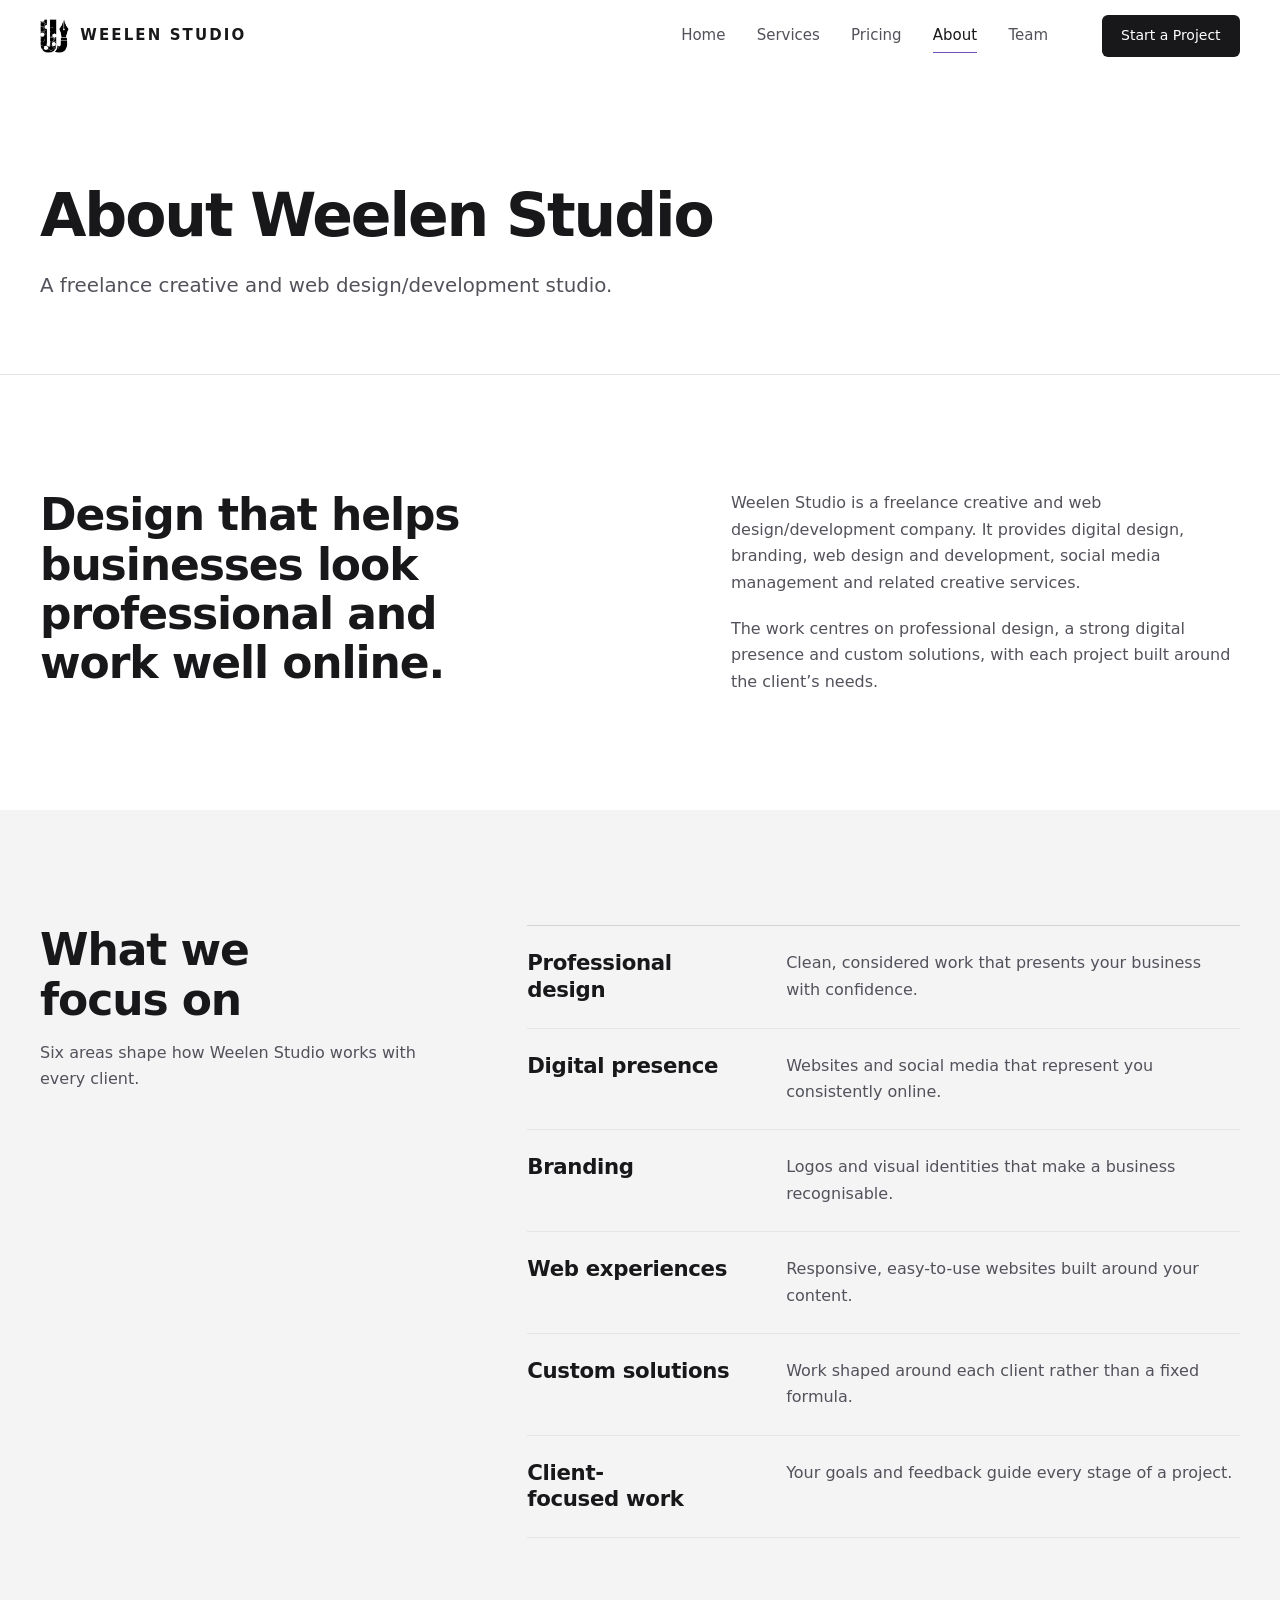
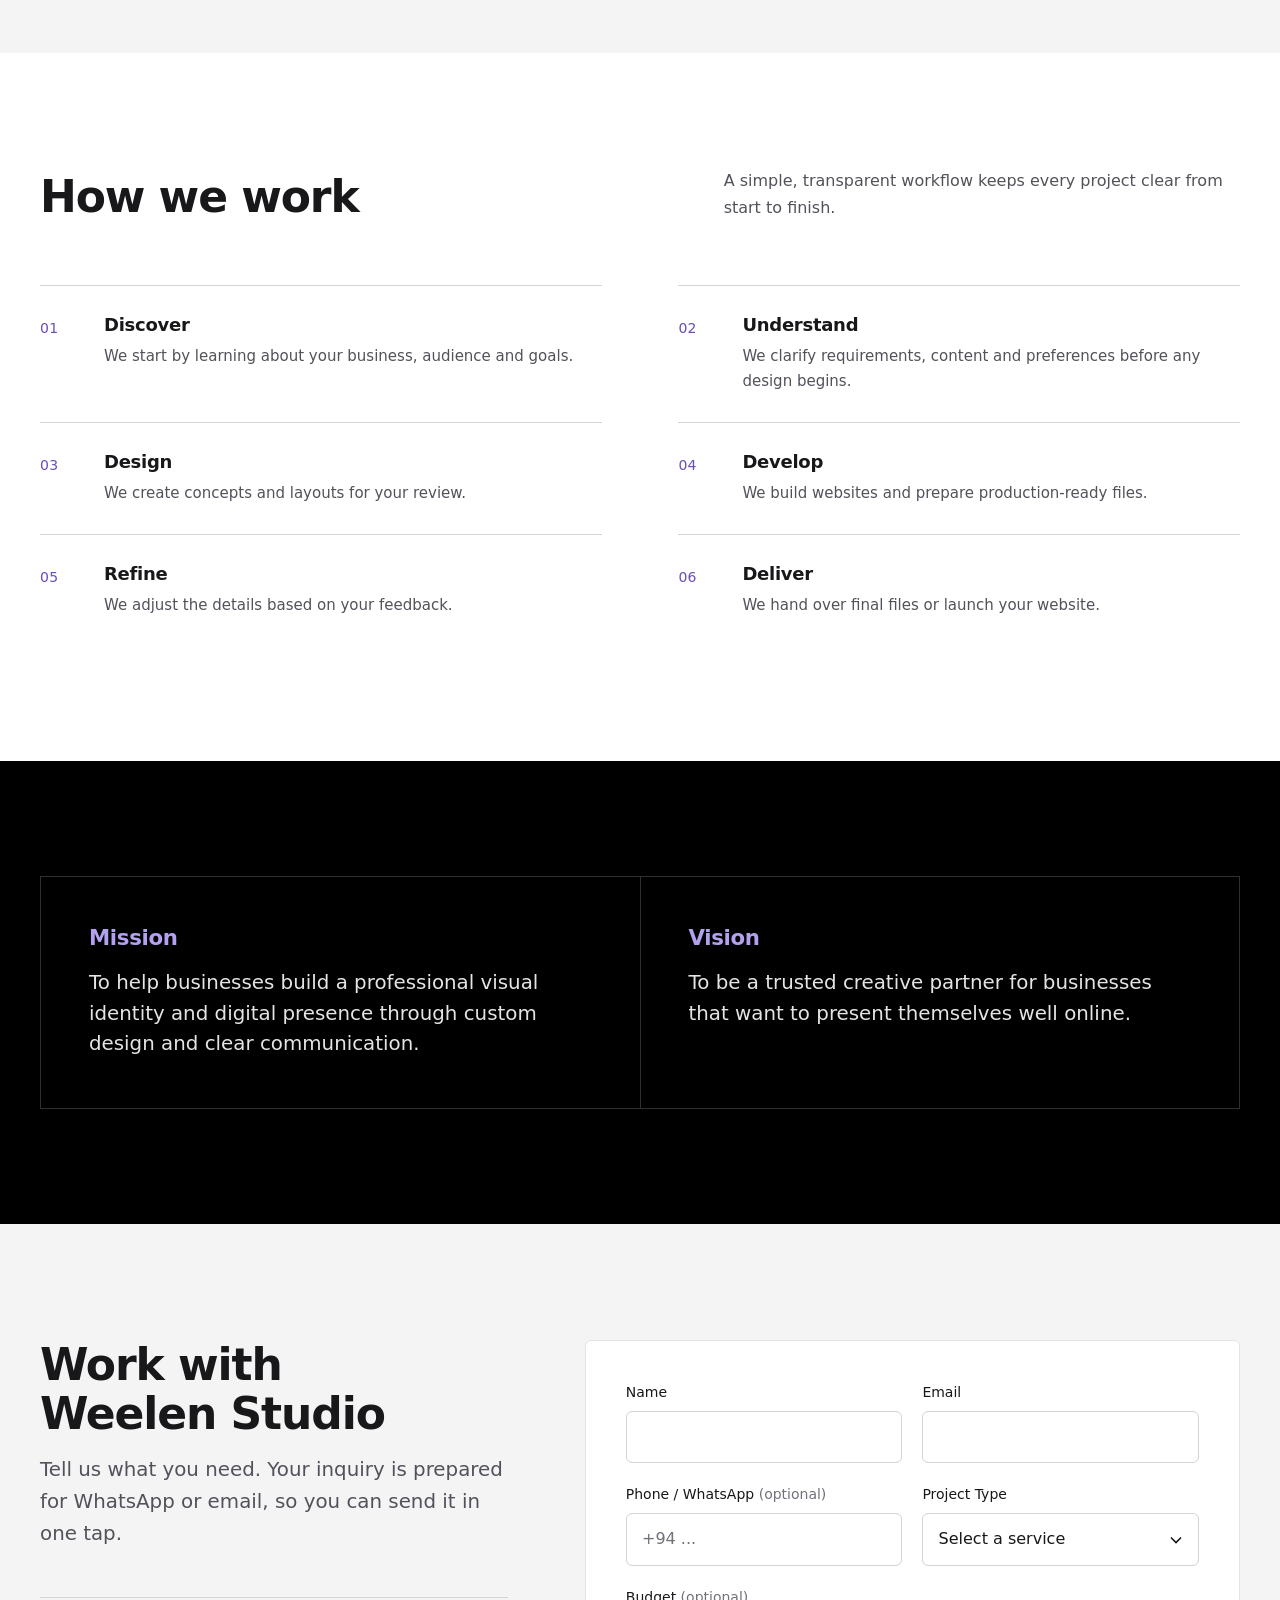
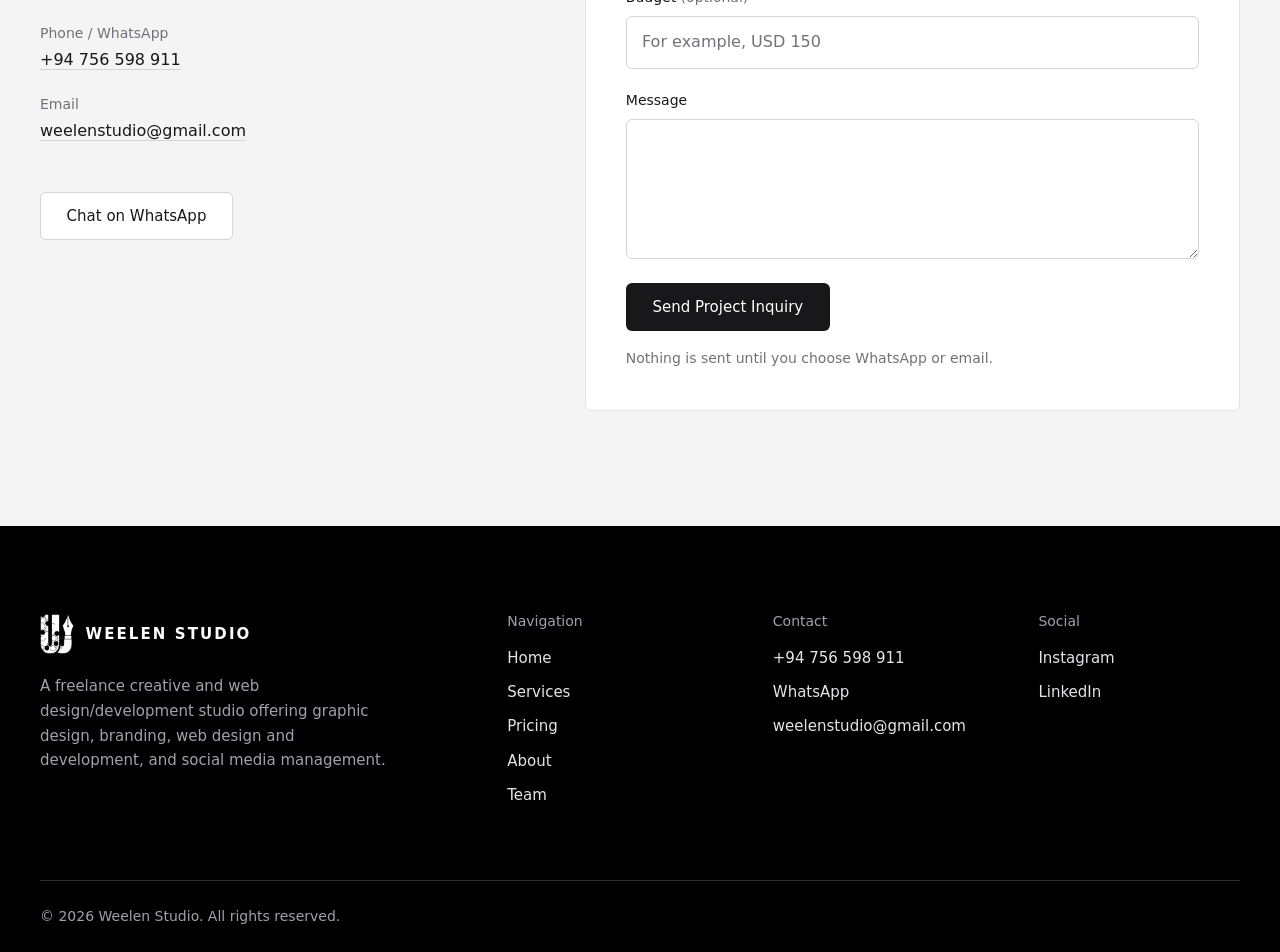
==== about.html @ c7cebca3 "Add files via upload" ====
<!DOCTYPE html>
<html lang="en">
<head>
  <meta charset="utf-8">
  <meta name="viewport" content="width=device-width, initial-scale=1">
  <title>About — Weelen Studio</title>
  <meta name="description" content="Learn about Weelen Studio, a freelance creative and web design/development company focused on professional design, branding and custom digital solutions.">
  <meta name="theme-color" content="#ffffff">
  <!-- Replace https://www.example.com with the live domain before publishing -->
  <link rel="canonical" href="https://www.example.com/about.html">
  <meta property="og:type" content="website">
  <meta property="og:site_name" content="Weelen Studio">
  <meta property="og:title" content="About — Weelen Studio">
  <meta property="og:description" content="Learn about Weelen Studio, a freelance creative and web design/development company focused on professional design, branding and custom digital solutions.">
  <meta property="og:url" content="https://www.example.com/about.html">
  <meta property="og:image" content="https://www.example.com/assets/og-image.png">
  <meta name="twitter:card" content="summary_large_image">
  <link rel="icon" type="image/png" href="favicon.png">
  <link rel="apple-touch-icon" href="apple-touch-icon.png">
  <link rel="stylesheet" href="style.css">
  <script>document.documentElement.classList.add('js');</script>
  <script src="script.js" defer></script>
</head>
<body>
  <a class="skip-link" href="#main">Skip to content</a>
  <header class="site-header">
    <div class="container header__inner">
      <a class="brand" href="index.html" aria-label="Weelen Studio — home">
        <img class="brand__mark" src="weelen-logo.png" alt="" width="29" height="34">
        <span class="brand__name">WEELEN STUDIO</span>
      </a>
      <nav class="nav" id="site-nav" aria-label="Primary">
        <ul class="nav__list">
          <li><a class="nav__link" href="index.html">Home</a></li>
          <li><a class="nav__link" href="service.html">Services</a></li>
          <li><a class="nav__link" href="price.html">Pricing</a></li>
          <li><a class="nav__link" href="about.html" aria-current="page">About</a></li>
          <li><a class="nav__link" href="team.html">Team</a></li>
        </ul>
        <a class="btn btn--primary btn--sm nav__cta" href="#contact">Start a Project</a>
      </nav>
      <button class="nav-toggle" type="button" aria-expanded="false" aria-controls="site-nav" aria-label="Open menu">
        <span class="nav-toggle__bar"></span><span class="nav-toggle__bar"></span><span class="nav-toggle__bar"></span>
      </button>
    </div>
  </header>
  <main id="main">
    <section class="page-hero" aria-labelledby="page-title">
      <div class="container page-hero__inner">
        <h1 id="page-title">About Weelen Studio</h1>
        <p class="lead">A freelance creative and web design/development studio.</p>
      </div>
    </section>

    <section class="section" aria-labelledby="about-title">
      <div class="container about-intro">
        <h2 id="about-title" data-reveal>Design that helps businesses look professional and work well online.</h2>
        <div class="about-intro__body" data-reveal data-reveal-delay="80">
          <p>Weelen Studio is a freelance creative and web design/development company. It provides digital design, branding, web design and development, social media management and related creative services.</p>
          <p>The work centres on professional design, a strong digital presence and custom solutions, with each project built around the client&rsquo;s needs.</p>
        </div>
      </div>
    </section>

    <section class="section section--soft" aria-labelledby="focus-title">
      <div class="container why">
        <div class="why__head" data-reveal>
          <h2 id="focus-title">What we focus on</h2>
          <p>Six areas shape how Weelen Studio works with every client.</p>
        </div>
        <div class="rows">
          <div class="row" data-reveal>
            <h3>Professional design</h3>
            <p>Clean, considered work that presents your business with confidence.</p>
          </div>
          <div class="row" data-reveal>
            <h3>Digital presence</h3>
            <p>Websites and social media that represent you consistently online.</p>
          </div>
          <div class="row" data-reveal>
            <h3>Branding</h3>
            <p>Logos and visual identities that make a business recognisable.</p>
          </div>
          <div class="row" data-reveal>
            <h3>Web experiences</h3>
            <p>Responsive, easy-to-use websites built around your content.</p>
          </div>
          <div class="row" data-reveal>
            <h3>Custom solutions</h3>
            <p>Work shaped around each client rather than a fixed formula.</p>
          </div>
          <div class="row" data-reveal>
            <h3>Client-focused work</h3>
            <p>Your goals and feedback guide every stage of a project.</p>
          </div>
        </div>
      </div>
    </section>

    <section class="section" aria-labelledby="how-title">
      <div class="container">
        <div class="section-head" data-reveal>
          <h2 id="how-title">How we work</h2>
          <p>A simple, transparent workflow keeps every project clear from start to finish.</p>
        </div>
        <ol class="workflow">
        <li data-reveal>
          <span class="num">01</span>
          <h3>Discover</h3>
          <p>We start by learning about your business, audience and goals.</p>
        </li>
        <li data-reveal>
          <span class="num">02</span>
          <h3>Understand</h3>
          <p>We clarify requirements, content and preferences before any design begins.</p>
        </li>
        <li data-reveal>
          <span class="num">03</span>
          <h3>Design</h3>
          <p>We create concepts and layouts for your review.</p>
        </li>
        <li data-reveal>
          <span class="num">04</span>
          <h3>Develop</h3>
          <p>We build websites and prepare production-ready files.</p>
        </li>
        <li data-reveal>
          <span class="num">05</span>
          <h3>Refine</h3>
          <p>We adjust the details based on your feedback.</p>
        </li>
        <li data-reveal>
          <span class="num">06</span>
          <h3>Deliver</h3>
          <p>We hand over final files or launch your website.</p>
        </li>
        </ol>
      </div>
    </section>

    <section class="section section--dark" aria-labelledby="mv-title">
      <div class="container">
        <h2 class="visually-hidden" id="mv-title">Mission and vision</h2>
        <div class="mv" data-reveal>
          <div>
            <h3>Mission</h3>
            <p>To help businesses build a professional visual identity and digital presence through custom design and clear communication.</p>
          </div>
          <div>
            <h3>Vision</h3>
            <p>To be a trusted creative partner for businesses that want to present themselves well online.</p>
          </div>
        </div>
      </div>
    </section>

  <section class="section contact" id="contact" aria-labelledby="contact-title">
    <div class="container contact__grid">
      <div class="contact__info" data-reveal>
        <div>
          <h2 id="contact-title">Work with Weelen Studio</h2>
          <p class="lead">Tell us what you need. Your inquiry is prepared for WhatsApp or email, so you can send it in one tap.</p>
        </div>
        <dl class="contact__list">
          <div><dt>Phone / WhatsApp</dt><dd><a href="tel:+94756598911">+94 756 598 911</a></dd></div>
          <div><dt>Email</dt><dd><a href="mailto:weelenstudio@gmail.com">weelenstudio@gmail.com</a></dd></div>
        </dl>
        <div class="btn-row">
          <a class="btn btn--whatsapp" data-whatsapp href="https://wa.me/94756598911?text=Hello%20Weelen%20Studio%2C%20I%20would%20like%20to%20start%20a%20project.%20Could%20we%20discuss%20the%20details%3F" target="_blank" rel="noopener">Chat on WhatsApp</a>
        </div>
      </div>
      <div class="contact__form" data-reveal data-reveal-delay="80">
        <form id="inquiry-form" novalidate aria-label="Project inquiry">
          <div class="form-grid">
            <div class="field">
              <label for="f-name">Name</label>
              <input class="input" id="f-name" name="name" type="text" autocomplete="name" aria-describedby="error-name" required>
              <p class="field__error" id="error-name"></p>
            </div>
            <div class="field">
              <label for="f-email">Email</label>
              <input class="input" id="f-email" name="email" type="email" autocomplete="email" aria-describedby="error-email" required>
              <p class="field__error" id="error-email"></p>
            </div>
            <div class="field">
              <label for="f-phone">Phone / WhatsApp <span class="opt">(optional)</span></label>
              <input class="input" id="f-phone" name="phone" type="tel" autocomplete="tel" placeholder="+94 ..." aria-describedby="error-phone">
              <p class="field__error" id="error-phone"></p>
            </div>
            <div class="field">
              <label for="f-type">Project Type</label>
              <select class="select" id="f-type" name="type" aria-describedby="error-type" required>
                <option value="">Select a service</option>
                <option value="Logo Design">Logo Design</option><option value="Poster Design">Poster Design</option><option value="Web Design &amp; Development">Web Design &amp; Development</option><option value="Social Media Management">Social Media Management</option><option value="Brand &amp; Identity">Brand &amp; Identity</option><option value="Other creative services">Other creative services</option>
              </select>
              <p class="field__error" id="error-type"></p>
            </div>
            <div class="field field--full">
              <label for="f-budget">Budget <span class="opt">(optional)</span></label>
              <input class="input" id="f-budget" name="budget" type="text" placeholder="For example, USD 150" aria-describedby="error-budget">
              <p class="field__error" id="error-budget"></p>
            </div>
            <div class="field field--full">
              <label for="f-message">Message</label>
              <textarea class="textarea" id="f-message" name="message" aria-describedby="error-message" required></textarea>
              <p class="field__error" id="error-message"></p>
            </div>
          </div>
          <div class="form-actions">
            <button class="btn btn--primary" type="submit">Send Project Inquiry</button>
            <p class="form-note">Nothing is sent until you choose WhatsApp or email.</p>
          </div>
        </form>
        <div class="form-success" id="form-success" role="status" hidden>
          <h3>Your inquiry is ready</h3>
          <p>This website does not send messages by itself. Choose how you would like to send your inquiry to Weelen Studio.</p>
          <div class="btn-row">
            <a class="btn btn--primary" id="send-whatsapp" href="https://wa.me/94756598911?text=Hello%20Weelen%20Studio%2C%20I%20would%20like%20to%20start%20a%20project.%20Could%20we%20discuss%20the%20details%3F" target="_blank" rel="noopener">Send on WhatsApp</a>
            <a class="btn btn--ghost" id="send-email" href="mailto:weelenstudio@gmail.com">Send by email</a>
            <button class="btn btn--ghost" id="edit-inquiry" type="button">Edit inquiry</button>
          </div>
        </div>
      </div>
    </div>
  </section>
  </main>

  <footer class="site-footer">
    <div class="container">
      <div class="footer__grid">
        <div class="footer__brand">
          <a class="brand" href="index.html" aria-label="Weelen Studio — home">
            <img class="brand__mark" src="weelen-logo-white.png" alt="" width="34" height="40" loading="lazy">
            <span class="brand__name">WEELEN STUDIO</span>
          </a>
          <p>A freelance creative and web design/development studio offering graphic design, branding, web design and development, and social media management.</p>
        </div>
        <nav aria-label="Footer">
          <h2 class="footer__title">Navigation</h2>
          <ul class="footer__list">
          <li><a href="index.html">Home</a></li>
          <li><a href="service.html">Services</a></li>
          <li><a href="price.html">Pricing</a></li>
          <li><a href="about.html">About</a></li>
          <li><a href="team.html">Team</a></li>
          </ul>
        </nav>
        <div>
          <h2 class="footer__title">Contact</h2>
          <ul class="footer__list">
            <li><a href="tel:+94756598911">+94 756 598 911</a></li>
            <li><a href="https://wa.me/94756598911?text=Hello%20Weelen%20Studio%2C%20I%20would%20like%20to%20start%20a%20project.%20Could%20we%20discuss%20the%20details%3F" target="_blank" rel="noopener">WhatsApp</a></li>
            <li><a href="mailto:weelenstudio@gmail.com">weelenstudio@gmail.com</a></li>
          </ul>
        </div>
        <div>
          <h2 class="footer__title">Social</h2>
          <ul class="footer__list">
            <li><a href="https://www.instagram.com/" target="_blank" rel="noopener">Instagram</a></li>
            <li><a href="https://www.linkedin.com/" target="_blank" rel="noopener">LinkedIn</a></li>
          </ul>
        </div>
      </div>
      <div class="footer__bottom">
        <p>&copy; 2026 Weelen Studio. All rights reserved.</p>
      </div>
    </div>
  </footer>

  <button class="to-top" type="button" aria-label="Back to top">
    <svg width="18" height="18" viewBox="0 0 18 18" fill="none" stroke="currentColor" stroke-width="1.6" aria-hidden="true"><path d="M9 14.5V3.5M3.5 8.5 9 3l5.5 5.5"/></svg>
  </button>
</body>
</html>
---- style.css ----
/* ==========================================================================
   Weelen Studio — shared stylesheet
   1. Design tokens (edit here to re-theme the whole site)
   2. Base
   3. Layout & utilities
   4. Components (header, buttons, cards, forms, footer)
   5. Page sections (home, services, pricing, about, team)
   6. Motion & accessibility
   ========================================================================== */

/* 1. DESIGN TOKENS --------------------------------------------------------- */
:root {
  /* Palette — black, white, charcoal, soft gray + one refined accent */
  --white: #ffffff;
  --black: #000000;
  --charcoal: #27272a;
  --ink: #18181b;
  --gray-700: #3f3f46;
  --gray-600: #52525b;
  --gray-500: #71717a;
  --gray-300: #d4d4d8;
  --gray-200: #e4e4e7;
  --gray-100: #f4f4f5;

  --accent: #6b4fbb;            /* refined purple, used sparingly */
  --accent-strong: #573fa0;     /* hover / pressed */
  --accent-soft: #f1eefa;       /* very light tint */
  --accent-on-dark: #b3a1f0;    /* accent that keeps contrast on black */

  /* RGB triplets (used by the hero canvas and translucent overlays) */
  --ink-rgb: 24, 24, 27;
  --accent-rgb: 107, 79, 187;

  /* Semantic colors */
  --bg: var(--white);
  --bg-alt: var(--gray-100);
  --bg-dark: var(--black);
  --text: var(--ink);
  --text-muted: var(--gray-600);
  --text-subtle: var(--gray-500);
  --text-on-dark: var(--white);
  --text-on-dark-muted: #a1a1aa;
  --border: var(--gray-200);
  --border-strong: var(--gray-300);
  --border-dark: #2f2f33;
  --focus: var(--accent);
  --error: #b42318;

  /* Typography */
  --font: system-ui, -apple-system, BlinkMacSystemFont, 'Segoe UI', Roboto, Oxygen, Ubuntu, Cantarell, 'Open Sans', 'Helvetica Neue', sans-serif;
  --fs-sm: 0.875rem;
  --fs-base: 1rem;
  --fs-lead: clamp(1.0625rem, 1rem + 0.3vw, 1.25rem);
  --fs-h3: clamp(1.125rem, 1.05rem + 0.35vw, 1.375rem);
  --fs-h2: clamp(1.75rem, 1.25rem + 2vw, 2.75rem);
  --fs-h1: clamp(2.375rem, 1.35rem + 4.2vw, 4.25rem);

  /* Spacing & shape */
  --container: 1200px;
  --gutter: clamp(1.25rem, 4vw, 2.5rem);
  --section-space: clamp(4rem, 9vw, 7.5rem);
  --header-h: 72px;
  --radius: 6px;
  --ease: cubic-bezier(0.22, 0.68, 0.2, 1);
}

/* 2. BASE ------------------------------------------------------------------ */
*, *::before, *::after { box-sizing: border-box; }

html {
  scroll-behavior: smooth;
  scroll-padding-top: calc(var(--header-h) + 1rem);
  -webkit-text-size-adjust: 100%;
}

body {
  margin: 0;
  font-family: var(--font);
  font-size: var(--fs-base);
  line-height: 1.65;
  color: var(--text);
  background: var(--bg);
  -webkit-font-smoothing: antialiased;
  text-rendering: optimizeLegibility;
  overflow-x: hidden;
}

body.is-locked { overflow: hidden; }

img, svg, canvas { display: block; max-width: 100%; }

h1, h2, h3, h4 {
  margin: 0;
  font-weight: 600;
  line-height: 1.12;
  letter-spacing: -0.025em;
  text-wrap: balance;
}
h1 { font-size: var(--fs-h1); letter-spacing: -0.035em; line-height: 1.04; }
h2 { font-size: var(--fs-h2); }
h3 { font-size: var(--fs-h3); letter-spacing: -0.015em; line-height: 1.25; }

p { margin: 0; }
ul, ol { margin: 0; padding: 0; list-style: none; }

a { color: inherit; text-decoration: none; }

button { font: inherit; color: inherit; cursor: pointer; }

:focus-visible {
  outline: 2px solid var(--focus);
  outline-offset: 3px;
  border-radius: 2px;
}

::selection { background: var(--ink); color: var(--white); }

/* 3. LAYOUT & UTILITIES ---------------------------------------------------- */
.container {
  width: 100%;
  max-width: calc(var(--container) + var(--gutter) * 2);
  margin-inline: auto;
  padding-inline: var(--gutter);
}

.section { padding-block: var(--section-space); }
.section--soft { background: var(--bg-alt); }
.section--dark { background: var(--bg-dark); color: var(--text-on-dark); }

.section-head {
  display: grid;
  grid-template-columns: minmax(0, 6fr) minmax(0, 5fr);
  gap: 1.25rem 4rem;
  align-items: end;
  margin-bottom: clamp(2.5rem, 5vw, 4rem);
}
.section-head p { color: var(--text-muted); max-width: 34rem; }

.lead { font-size: var(--fs-lead); color: var(--text-muted); line-height: 1.6; max-width: 38rem; }

.visually-hidden {
  position: absolute !important;
  width: 1px; height: 1px;
  margin: -1px; padding: 0;
  overflow: hidden;
  clip: rect(0 0 0 0);
  white-space: nowrap;
  border: 0;
}

.skip-link {
  position: fixed;
  top: 0.75rem; left: 0.75rem;
  z-index: 1000;
  padding: 0.65rem 1rem;
  background: var(--ink);
  color: var(--white);
  border-radius: var(--radius);
  transform: translateY(-200%);
  transition: transform 0.2s var(--ease);
}
.skip-link:focus { transform: translateY(0); }

.link {
  display: inline-flex;
  align-items: center;
  gap: 0.4rem;
  font-weight: 500;
  border-bottom: 1px solid currentColor;
  padding-bottom: 1px;
  transition: color 0.2s, border-color 0.2s;
}
.link:hover { color: var(--accent); }
.section--dark .link:hover, .site-footer .link:hover { color: var(--accent-on-dark); }

/* 4. COMPONENTS ------------------------------------------------------------ */

/* Buttons */
.btn {
  display: inline-flex;
  align-items: center;
  justify-content: center;
  gap: 0.5rem;
  min-height: 48px;
  padding: 0.8rem 1.6rem;
  border: 1px solid transparent;
  border-radius: var(--radius);
  font-size: 0.9375rem;
  font-weight: 500;
  line-height: 1.2;
  text-align: center;
  transition: background-color 0.25s var(--ease), color 0.25s var(--ease),
    border-color 0.25s var(--ease), transform 0.25s var(--ease);
}
.btn:active { transform: translateY(1px); }

.btn--primary { background: var(--ink); color: var(--white); }
.btn--primary:hover { background: var(--accent); }

.btn--ghost { border-color: var(--border-strong); color: var(--ink); background: transparent; }
.btn--ghost:hover { border-color: var(--ink); background: var(--ink); color: var(--white); }

.btn--light { background: var(--white); color: var(--ink); }
.btn--light:hover { background: var(--accent-on-dark); }

.btn--outline-light { border-color: #52525b; color: var(--white); background: transparent; }
.btn--outline-light:hover { border-color: var(--white); background: var(--white); color: var(--ink); }

.btn--whatsapp { border-color: var(--border-strong); background: var(--white); color: var(--ink); }
.btn--whatsapp:hover { border-color: var(--ink); background: var(--ink); color: var(--white); }

.btn--sm { min-height: 42px; padding: 0.55rem 1.15rem; font-size: 0.875rem; }

.btn-row { display: flex; flex-wrap: wrap; gap: 0.75rem; }

.section--dark :focus-visible, .site-footer :focus-visible { outline-color: var(--accent-on-dark); }

/* Header */
.site-header {
  position: sticky;
  top: 0;
  z-index: 100;
  height: var(--header-h);
  background: var(--white);
  border-bottom: 1px solid transparent;
  transition: border-color 0.3s;
}
.site-header.is-scrolled { border-bottom-color: var(--border); }

.header__inner {
  display: flex;
  align-items: center;
  justify-content: space-between;
  height: 100%;
  gap: 1.5rem;
}

.brand { display: inline-flex; align-items: center; gap: 0.7rem; flex-shrink: 0; }
.brand__mark { width: auto; height: 34px; }
.brand__name { font-size: 0.9375rem; font-weight: 700; letter-spacing: 0.14em; white-space: nowrap; }

.nav { display: flex; align-items: center; gap: 2.5rem; }
.nav__list { display: flex; align-items: center; gap: 0.25rem; }
.nav__link {
  position: relative;
  display: inline-block;
  padding: 0.5rem 0.85rem;
  font-size: 0.9375rem;
  color: var(--text-muted);
  transition: color 0.2s;
}
.nav__link::after {
  content: "";
  position: absolute;
  left: 0.85rem; right: 0.85rem; bottom: 0.2rem;
  height: 1px;
  background: var(--ink);
  transform: scaleX(0);
  transform-origin: left;
  transition: transform 0.3s var(--ease);
}
.nav__link:hover { color: var(--ink); }
.nav__link:hover::after { transform: scaleX(1); }
.nav__link[aria-current="page"] { color: var(--ink); font-weight: 500; }
.nav__link[aria-current="page"]::after { transform: scaleX(1); background: var(--accent); }

.nav-toggle {
  display: none;
  position: relative;
  width: 44px; height: 44px;
  margin-right: -10px;
  padding: 0;
  border: 0;
  background: transparent;
}
.nav-toggle__bar {
  position: absolute;
  left: 11px; right: 11px;
  height: 2px;
  background: var(--ink);
  transition: transform 0.3s var(--ease), opacity 0.2s;
}
.nav-toggle__bar:nth-child(1) { top: 16px; }
.nav-toggle__bar:nth-child(2) { top: 21px; }
.nav-toggle__bar:nth-child(3) { top: 26px; }
.nav-toggle[aria-expanded="true"] .nav-toggle__bar:nth-child(1) { transform: translateY(5px) rotate(45deg); }
.nav-toggle[aria-expanded="true"] .nav-toggle__bar:nth-child(2) { opacity: 0; }
.nav-toggle[aria-expanded="true"] .nav-toggle__bar:nth-child(3) { transform: translateY(-5px) rotate(-45deg); }

@media (max-width: 900px) {
  .nav-toggle { display: block; }

  .nav {
    position: fixed;
    top: var(--header-h);
    left: 0; right: 0;
    height: calc(100vh - var(--header-h));
    height: calc(100dvh - var(--header-h));
    flex-direction: column;
    align-items: stretch;
    justify-content: flex-start;
    gap: 2rem;
    padding: 1.5rem var(--gutter) 2.5rem;
    background: var(--white);
    border-top: 1px solid var(--border);
    overflow-y: auto;
    opacity: 0;
    visibility: hidden;
    transform: translateY(-10px);
    transition: opacity 0.3s var(--ease), transform 0.3s var(--ease), visibility 0s linear 0.3s;
  }
  .nav.is-open {
    opacity: 1;
    visibility: visible;
    transform: none;
    transition-delay: 0s;
  }

  .nav__list { flex-direction: column; align-items: stretch; gap: 0; }
  .nav__list li { border-bottom: 1px solid var(--border); }
  .nav__link {
    display: block;
    padding: 1.1rem 0;
    font-size: 1.375rem;
    letter-spacing: -0.015em;
    color: var(--ink);
  }
  .nav__link::after { display: none; }
  .nav__link[aria-current="page"] { color: var(--accent); }

  .nav__list li, .nav__cta {
    opacity: 0;
    transform: translateY(8px);
    transition: opacity 0.35s var(--ease), transform 0.35s var(--ease);
  }
  .nav.is-open .nav__list li, .nav.is-open .nav__cta { opacity: 1; transform: none; }
  .nav.is-open .nav__list li:nth-child(1) { transition-delay: 0.04s; }
  .nav.is-open .nav__list li:nth-child(2) { transition-delay: 0.08s; }
  .nav.is-open .nav__list li:nth-child(3) { transition-delay: 0.12s; }
  .nav.is-open .nav__list li:nth-child(4) { transition-delay: 0.16s; }
  .nav.is-open .nav__list li:nth-child(5) { transition-delay: 0.2s; }
  .nav.is-open .nav__cta { transition-delay: 0.26s; }
}

@media (max-width: 380px) {
  .brand__name { font-size: 0.8125rem; letter-spacing: 0.1em; }
}

/* Numbered markers (used only where content is genuinely a sequence) */
.num {
  font-size: var(--fs-sm);
  font-weight: 500;
  color: var(--accent);
  font-variant-numeric: tabular-nums;
  letter-spacing: 0.02em;
}

/* Service overview grid */
.svc-grid {
  display: grid;
  grid-template-columns: repeat(3, minmax(0, 1fr));
  border-top: 1px solid var(--border);
  border-left: 1px solid var(--border);
}
.svc {
  display: flex;
  flex-direction: column;
  gap: 0.9rem;
  padding: clamp(1.5rem, 3vw, 2.25rem);
  background: var(--white);
  border-right: 1px solid var(--border);
  border-bottom: 1px solid var(--border);
  transition: background-color 0.3s var(--ease);
}
.svc:hover { background: var(--accent-soft); }
.svc p { color: var(--text-muted); font-size: 0.9375rem; flex: 1; }
.svc .link { align-self: flex-start; font-size: 0.9375rem; margin-top: 0.5rem; }

/* Features / definition rows */
.rows { border-top: 1px solid var(--border-strong); }
.row {
  display: grid;
  grid-template-columns: minmax(0, 1fr) minmax(0, 2fr);
  gap: 0.5rem 2rem;
  padding-block: 1.5rem;
  border-bottom: 1px solid var(--border);
}
.row p { color: var(--text-muted); }

/* Forms */
.field { display: flex; flex-direction: column; gap: 0.45rem; }
.field label { font-size: var(--fs-sm); font-weight: 500; }
.field .opt { color: var(--text-subtle); font-weight: 400; }

.input, .select, .textarea {
  width: 100%;
  min-height: 48px;
  padding: 0.75rem 0.95rem;
  font: inherit;
  font-size: 1rem;
  color: var(--ink);
  background: var(--white);
  border: 1px solid var(--border-strong);
  border-radius: var(--radius);
  transition: border-color 0.2s, box-shadow 0.2s;
}
.textarea { min-height: 140px; resize: vertical; line-height: 1.55; }
.select {
  appearance: none;
  padding-right: 2.5rem;
  background-image: url("data:image/svg+xml,%3Csvg xmlns='http://www.w3.org/2000/svg' width='12' height='8' viewBox='0 0 12 8' fill='none' stroke='%2318181b' stroke-width='1.6'%3E%3Cpath d='m1 1.5 5 5 5-5'/%3E%3C/svg%3E");
  background-repeat: no-repeat;
  background-position: right 1rem center;
}
.input:hover, .select:hover, .textarea:hover { border-color: var(--gray-500); }
.input:focus, .select:focus, .textarea:focus {
  outline: none;
  border-color: var(--accent);
  box-shadow: 0 0 0 3px rgba(var(--accent-rgb), 0.18);
}
.input::placeholder, .textarea::placeholder { color: var(--gray-500); }
.field.has-error .input, .field.has-error .select, .field.has-error .textarea { border-color: var(--error); }
.field__error { min-height: 0; font-size: var(--fs-sm); color: var(--error); }
.field__error:empty { display: none; }

.form-grid { display: grid; grid-template-columns: repeat(2, minmax(0, 1fr)); gap: 1.25rem; }
.form-grid .field--full { grid-column: 1 / -1; }
.form-note { font-size: var(--fs-sm); color: var(--text-subtle); }

.form-success {
  padding: clamp(1.5rem, 3vw, 2.25rem);
  background: var(--bg-alt);
  border: 1px solid var(--border);
  border-radius: var(--radius);
}
.form-success[hidden] { display: none; }
.form-success h3 { margin-bottom: 0.6rem; }
.form-success p { color: var(--text-muted); margin-bottom: 1.5rem; max-width: 32rem; }

/* Contact section */
.contact { background: var(--bg-alt); }
.contact__grid {
  display: grid;
  grid-template-columns: minmax(0, 5fr) minmax(0, 7fr);
  gap: clamp(2.5rem, 6vw, 6rem);
  align-items: start;
}
.contact__info .lead { margin-top: 1rem; }
.contact__info { display: flex; flex-direction: column; gap: 2rem; }
.contact__list { display: grid; gap: 1.25rem; border-top: 1px solid var(--border-strong); padding-top: 1.5rem; }
.contact__list dt { font-size: var(--fs-sm); color: var(--text-subtle); }
.contact__list dd { margin: 0.1rem 0 0; font-weight: 500; overflow-wrap: anywhere; }
.contact__list a { border-bottom: 1px solid var(--border-strong); transition: border-color 0.2s, color 0.2s; }
.contact__list a:hover { color: var(--accent); border-color: var(--accent); }
.contact__form {
  padding: clamp(1.5rem, 3.5vw, 2.5rem);
  background: var(--white);
  border: 1px solid var(--border);
  border-radius: var(--radius);
}
.contact__form form { display: grid; gap: 1.5rem; }
.contact__form form[hidden] { display: none; }
.form-actions { display: flex; flex-wrap: wrap; align-items: center; gap: 1rem 1.5rem; }

/* Footer */
.site-footer { background: var(--bg-dark); color: var(--text-on-dark); padding-top: clamp(3.5rem, 7vw, 5.5rem); }
.footer__grid {
  display: grid;
  grid-template-columns: minmax(0, 2fr) repeat(3, minmax(0, 1fr));
  gap: 2.5rem clamp(2rem, 5vw, 4rem);
  padding-bottom: clamp(3rem, 6vw, 4.5rem);
}
.footer__brand { display: flex; flex-direction: column; gap: 1.25rem; align-items: flex-start; }
.footer__brand .brand__mark { height: 40px; }
.footer__brand p { color: var(--text-on-dark-muted); max-width: 22rem; font-size: 0.9375rem; }
.footer__title { font-size: var(--fs-sm); font-weight: 500; color: var(--text-on-dark-muted); margin-bottom: 1rem; letter-spacing: 0; }
.footer__list { display: grid; gap: 0.6rem; font-size: 0.9375rem; }
.footer__list a { color: #e4e4e7; transition: color 0.2s; overflow-wrap: anywhere; }
.footer__list a:hover { color: var(--accent-on-dark); }
.footer__bottom {
  display: flex;
  flex-wrap: wrap;
  justify-content: space-between;
  gap: 0.5rem 2rem;
  padding-block: 1.5rem;
  border-top: 1px solid var(--border-dark);
  font-size: var(--fs-sm);
  color: var(--text-on-dark-muted);
}

/* Back to top */
.to-top {
  position: fixed;
  right: clamp(1rem, 3vw, 2rem);
  bottom: clamp(1rem, 3vw, 2rem);
  z-index: 90;
  display: grid;
  place-items: center;
  width: 46px; height: 46px;
  border: 1px solid var(--border-strong);
  border-radius: 50%;
  background: var(--white);
  color: var(--ink);
  opacity: 0;
  visibility: hidden;
  transform: translateY(8px);
  transition: opacity 0.3s, transform 0.3s var(--ease), visibility 0s linear 0.3s,
    background-color 0.2s, color 0.2s, border-color 0.2s;
}
.to-top.is-visible { opacity: 1; visibility: visible; transform: none; transition-delay: 0s; }
.to-top:hover { background: var(--ink); color: var(--white); border-color: var(--ink); }

/* Custom cursor — enabled by script.js only on fine-pointer devices */
.cursor-dot, .cursor-ring {
  position: fixed;
  top: 0; left: 0;
  z-index: 10000;
  pointer-events: none;
  opacity: 0;
  mix-blend-mode: difference;
  transition: opacity 0.25s;
  will-change: transform;
}
.cursor-dot i {
  display: block;
  width: 8px; height: 8px;
  margin: -4px 0 0 -4px;
  border-radius: 50%;
  background: #fff;
  transition: transform 0.25s var(--ease);
}
.cursor-ring i {
  display: block;
  width: 38px; height: 38px;
  margin: -19px 0 0 -19px;
  border: 1.5px solid #fff;
  border-radius: 50%;
  transition: transform 0.3s var(--ease), background-color 0.3s;
}
html.has-cursor .cursor-dot.is-on, html.has-cursor .cursor-ring.is-on { opacity: 1; }
.cursor-ring.is-hover i { transform: scale(1.55); background: rgba(255, 255, 255, 0.22); }
.cursor-dot.is-hover i { transform: scale(0.5); }
.cursor-ring.is-down i { transform: scale(0.8); }
.cursor-ring.is-hover.is-down i { transform: scale(1.3); }
.cursor-dot.is-text, .cursor-ring.is-text { opacity: 0 !important; }

html.has-cursor, html.has-cursor a, html.has-cursor button, html.has-cursor label,
html.has-cursor summary, html.has-cursor [role="tab"] { cursor: none; }
html.has-cursor input, html.has-cursor textarea, html.has-cursor select { cursor: text; }
html.has-cursor select { cursor: pointer; }

/* 5. PAGE SECTIONS --------------------------------------------------------- */

/* Home hero */
.hero { position: relative; overflow: hidden; border-bottom: 1px solid var(--border); }
.hero__canvas {
  position: absolute;
  top: 0; right: 0; bottom: 0;
  width: 58%;
  -webkit-mask-image: linear-gradient(90deg, transparent 0, #000 45%);
  mask-image: linear-gradient(90deg, transparent 0, #000 45%);
}
.hero__canvas canvas { width: 100%; height: 100%; }
.hero__inner {
  position: relative;
  z-index: 1;
  display: flex;
  flex-direction: column;
  justify-content: space-between;
  gap: 3rem;
  min-height: clamp(32rem, calc(100svh - var(--header-h)), 50rem);
  padding-top: clamp(3.5rem, 9vw, 7rem);
}
.hero__copy { display: grid; gap: 1.75rem; max-width: 40rem; justify-items: start; }
.hero h1 { max-width: 13em; }
.hero h1 .line { display: block; overflow: hidden; padding-bottom: 0.1em; margin-bottom: -0.1em; }
.hero h1 .line > span { display: block; text-wrap: pretty; animation: rise 0.9s var(--ease) both; }
.hero h1 .line:nth-child(2) > span { animation-delay: 0.12s; }
.hero__copy .lead, .hero__copy .btn-row { animation: fade 0.8s var(--ease) 0.35s both; }
.hero__copy .btn-row { animation-delay: 0.45s; }

.hero__scope {
  position: relative;
  display: flex;
  flex-wrap: wrap;
  gap: 0.5rem 2.5rem;
  padding-block: 1.5rem;
  border-top: 1px solid var(--border);
  font-size: var(--fs-sm);
  color: var(--text-muted);
  animation: fade 0.8s var(--ease) 0.6s both;
}

@keyframes rise { from { transform: translateY(105%); } to { transform: none; } }
@keyframes fade { from { opacity: 0; transform: translateY(10px); } to { opacity: 1; transform: none; } }

@media (max-width: 900px) {
  .hero__canvas {
    width: 100%;
    -webkit-mask-image: linear-gradient(180deg, transparent 10%, #000 100%);
    mask-image: linear-gradient(180deg, transparent 10%, #000 100%);
  }
}

/* Intro */
.intro { display: grid; grid-template-columns: minmax(0, 6fr) minmax(0, 5fr); gap: 2rem 4rem; align-items: start; }
.intro__body { display: grid; gap: 1.25rem; color: var(--text-muted); }
.intro__body .link { justify-self: start; color: var(--ink); }
.intro__body .link:hover { color: var(--accent); }

/* Why */
.why { display: grid; grid-template-columns: minmax(0, 4fr) minmax(0, 7fr); gap: 2.5rem 5rem; align-items: start; }
.why__head { position: sticky; top: calc(var(--header-h) + 2rem); display: grid; gap: 1rem; }
.why__head p { color: var(--text-muted); }

/* Process (home): horizontal timeline that becomes vertical */
.steps { display: grid; grid-template-columns: repeat(6, minmax(0, 1fr)); }
.step { position: relative; padding: 1.75rem 1.25rem 0 0; border-top: 1px solid var(--border-strong); }
.step::before {
  content: "";
  position: absolute;
  top: -5px; left: 0;
  width: 9px; height: 9px;
  border-radius: 50%;
  background: var(--ink);
}
.step:first-child::before { background: var(--accent); }
.step h3 { margin: 0.5rem 0; font-size: 1.125rem; }
.step p { color: var(--text-muted); font-size: 0.9375rem; line-height: 1.55; }

@media (max-width: 1024px) {
  .steps { grid-template-columns: minmax(0, 1fr); max-width: 42rem; }
  .step { padding: 0 0 2.25rem 2rem; border-top: 0; border-left: 1px solid var(--border-strong); }
  .step:last-child { padding-bottom: 0; }
  .step::before { top: 0.35rem; left: -5px; }
}

/* Featured work placeholders */
.work { display: grid; grid-template-columns: repeat(12, minmax(0, 1fr)); grid-auto-rows: minmax(14rem, auto); gap: 1.25rem; }
.work__item { position: relative; display: flex; flex-direction: column; justify-content: flex-end; min-height: 16rem; margin: 0; padding: 1.5rem; overflow: hidden; background-color: var(--bg-alt); border: 1px solid var(--border); border-radius: var(--radius); }
.work__item::before {
  content: "";
  position: absolute;
  inset: 0;
  background-image: url("data:image/svg+xml,%3Csvg xmlns='http://www.w3.org/2000/svg' width='56' height='100' viewBox='0 0 56 100'%3E%3Cpath d='M28 66 0 50V16L28 0l28 16v34zM28 66v34' fill='none' stroke='%23d4d4d8'/%3E%3Cpath d='M28 0v34L0 50v34l28 16 28-16V50L28 34' fill='none' stroke='%23e4e4e7'/%3E%3C/svg%3E");
  background-size: 56px 100px;
  -webkit-mask-image: linear-gradient(200deg, #000 0, transparent 75%);
  mask-image: linear-gradient(200deg, #000 0, transparent 75%);
  transition: transform 0.6s var(--ease);
}
.work__item:hover::before { transform: scale(1.04); }
.work__item figcaption { position: relative; display: grid; gap: 0.15rem; }
.work__item strong { font-weight: 600; letter-spacing: -0.01em; }
.work__item span { font-size: var(--fs-sm); color: var(--text-muted); }
.work__item--lg { grid-column: span 7; grid-row: span 2; }
.work__item--sm { grid-column: span 5; }

@media (max-width: 900px) {
  .work { grid-template-columns: minmax(0, 1fr); }
  .work__item--lg, .work__item--sm { grid-column: auto; grid-row: auto; }
  .work__item { min-height: 14rem; }
}

/* CTA band */
.cta__inner { display: grid; grid-template-columns: minmax(0, 7fr) minmax(0, 5fr); gap: 2rem 4rem; align-items: end; }
.cta h2 { font-size: clamp(2rem, 1.3rem + 3vw, 3.5rem); }
.cta h2 span { display: block; color: var(--text-on-dark-muted); }
.cta .btn-row { justify-content: flex-start; }

/* Inner page hero */
.page-hero { padding-block: clamp(3.5rem, 9vw, 7rem) clamp(2.5rem, 6vw, 4.5rem); border-bottom: 1px solid var(--border); }
.page-hero__inner { display: grid; gap: 1.5rem; justify-items: start; }
.page-hero__inner > h1, .page-hero__inner > .lead { max-width: 46rem; }
.page-hero h1 { font-size: clamp(2.25rem, 1.4rem + 3.6vw, 3.75rem); }

/* Services page */
.chips { display: flex; flex-wrap: wrap; gap: 0.6rem; margin-top: 1rem; }
.chip {
  padding: 0.5rem 1rem;
  border: 1px solid var(--border-strong);
  border-radius: 999px;
  font-size: var(--fs-sm);
  color: var(--text-muted);
  transition: border-color 0.2s, color 0.2s, background-color 0.2s;
}
.chip:hover { border-color: var(--ink); color: var(--ink); }

.service {
  display: grid;
  grid-template-columns: minmax(0, 4fr) minmax(0, 8fr);
  gap: 1.5rem clamp(2rem, 6vw, 6rem);
  padding-block: clamp(2.5rem, 6vw, 4.5rem);
  border-top: 1px solid var(--border);
}
.service:first-of-type { border-top: 0; }
.service__head { position: sticky; top: calc(var(--header-h) + 2rem); align-self: start; display: grid; gap: 0.75rem; }
.service__head .num { font-size: 1rem; }
.service__body { display: grid; gap: 1.75rem; }
.service__body > p { max-width: 40rem; color: var(--text-muted); font-size: var(--fs-lead); line-height: 1.6; }
.deliverables h3 { font-size: var(--fs-sm); font-weight: 600; letter-spacing: 0; margin-bottom: 0.9rem; }
.deliverables h3 span { font-weight: 400; color: var(--text-muted); }
.deliverables ul { display: grid; grid-template-columns: repeat(2, minmax(0, 1fr)); gap: 0 2.5rem; border-top: 1px solid var(--border); }
.deliverables li { padding: 0.75rem 0; border-bottom: 1px solid var(--border); font-size: 0.9375rem; }
.service__cta { display: flex; flex-wrap: wrap; align-items: center; gap: 1rem 1.75rem; }

/* Pricing page */
.price-tabs {
  display: flex;
  gap: 0.25rem 2rem;
  overflow-x: auto;
  border-bottom: 1px solid var(--border);
  scrollbar-width: thin;
  -webkit-overflow-scrolling: touch;
}
.price-tab {
  position: relative;
  flex-shrink: 0;
  padding: 1rem 0;
  border: 0;
  background: transparent;
  font-size: 0.9375rem;
  color: var(--text-muted);
  white-space: nowrap;
  transition: color 0.2s;
}
.price-tab::after {
  content: "";
  position: absolute;
  left: 0; right: 0; bottom: -1px;
  height: 2px;
  background: var(--accent);
  transform: scaleX(0);
  transition: transform 0.3s var(--ease);
}
.price-tab:hover { color: var(--ink); }
.price-tab[aria-selected="true"] { color: var(--ink); font-weight: 600; }
.price-tab[aria-selected="true"]::after { transform: scaleX(1); }

.price-panel { padding-top: clamp(2rem, 4vw, 3rem); }
.section--pricing { padding-top: clamp(2rem, 4vw, 3rem); }
.price-panel[hidden] { display: none; }
.price-panel__head { display: flex; flex-wrap: wrap; align-items: end; justify-content: space-between; gap: 1rem 2rem; margin-bottom: 1.5rem; }
.price-panel__head p { color: var(--text-muted); margin-top: 0.5rem; }

.view-toggle { display: inline-flex; padding: 3px; border: 1px solid var(--border-strong); border-radius: var(--radius); }
.view-toggle button {
  padding: 0.4rem 0.95rem;
  border: 0;
  border-radius: 4px;
  background: transparent;
  font-size: var(--fs-sm);
  color: var(--text-muted);
  transition: background-color 0.2s, color 0.2s;
}
.view-toggle button[aria-pressed="true"] { background: var(--ink); color: var(--white); }

.tiers { border-top: 1px solid var(--ink); }
.tier {
  display: grid;
  grid-template-columns: 9rem minmax(11rem, 14rem) minmax(0, 1fr) auto;
  gap: 1rem 2.5rem;
  align-items: start;
  padding-block: clamp(1.75rem, 3vw, 2.5rem);
  border-bottom: 1px solid var(--border);
  transition: background-color 0.3s var(--ease);
}
.tier__name { font-size: var(--fs-h3); font-weight: 600; letter-spacing: -0.015em; padding-top: 0.35rem; }
.price { display: flex; flex-direction: column; gap: 0.15rem; }
.price__row { display: flex; align-items: baseline; gap: 0.5rem; }
.price__cur { font-size: 0.9375rem; font-weight: 500; color: var(--text-muted); }
.price__num { font-size: clamp(2.25rem, 1.6rem + 2.4vw, 3.25rem); font-weight: 600; letter-spacing: -0.035em; line-height: 1; font-variant-numeric: tabular-nums; }
.price__per { font-size: var(--fs-sm); color: var(--text-muted); }

.features { display: grid; grid-template-columns: repeat(2, minmax(0, 1fr)); gap: 0.55rem 2rem; padding-top: 0.45rem; }
.features li { position: relative; padding-left: 1.1rem; font-size: 0.9375rem; color: var(--gray-700); line-height: 1.5; }
.features li::before { content: ""; position: absolute; left: 0; top: 0.65em; width: 6px; height: 1px; background: var(--ink); }
.tier__cta { padding-top: 0.15rem; }

@media (min-width: 901px) {
  .tiers[data-view="compare"] {
    display: grid;
    grid-template-columns: repeat(auto-fit, minmax(14.5rem, 1fr));
    gap: 1px;
    border: 1px solid var(--border);
    background: var(--border);
  }
  .tiers[data-view="compare"] .tier {
    display: flex;
    flex-direction: column;
    gap: 1.25rem;
    padding: 2rem 1.75rem;
    background: var(--white);
    border: 0;
  }
  .tiers[data-view="compare"] .tier__name { padding-top: 0; }
  .tiers[data-view="compare"] .features { grid-template-columns: minmax(0, 1fr); align-content: start; flex: 1; padding-top: 0; }
  .tiers[data-view="compare"] .tier__cta { padding-top: 0.5rem; }
  .tiers[data-view="compare"] .tier__cta .btn { width: 100%; }
}

@media (max-width: 1100px) {
  .tier { grid-template-columns: 7rem minmax(10rem, 13rem) minmax(0, 1fr); }
  .tier__cta { grid-column: 3; }
  .features { grid-template-columns: minmax(0, 1fr); }
}

@media (max-width: 900px) {
  .view-toggle { display: none; }
  .tier { grid-template-columns: minmax(0, 1fr) auto; gap: 1.25rem; }
  .tier__name { grid-column: 1; grid-row: 1; align-self: center; padding-top: 0; }
  .price { grid-column: 2; grid-row: 1; align-items: flex-end; text-align: right; }
  .features { grid-column: 1 / -1; grid-row: 2; padding-top: 0; }
  .tier__cta { grid-column: 1 / -1; grid-row: 3; }
  .tier__cta .btn { width: 100%; }
}

.price-help { display: grid; grid-template-columns: minmax(0, 1fr) auto; gap: 1.5rem 3rem; align-items: center; }
.price-help p { color: var(--text-muted); max-width: 36rem; margin-top: 1rem; }

/* About page */
.about-intro { display: grid; grid-template-columns: minmax(0, 6fr) minmax(0, 5fr); gap: 2rem 5rem; align-items: start; }
.about-intro__body { display: grid; gap: 1.25rem; color: var(--text-muted); }

.workflow { display: grid; grid-template-columns: repeat(2, minmax(0, 1fr)); gap: 0 clamp(2rem, 6vw, 6rem); counter-reset: none; }
.workflow li { display: grid; align-content: start; grid-template-columns: 3rem minmax(0, 1fr); gap: 0.25rem 1rem; padding-block: 1.75rem; border-top: 1px solid var(--border-strong); }
.workflow .num { padding-top: 0.2rem; }
.workflow h3 { font-size: 1.125rem; }
.workflow p { grid-column: 2; color: var(--text-muted); font-size: 0.9375rem; }

.mv { display: grid; grid-template-columns: repeat(2, minmax(0, 1fr)); gap: 1px; background: var(--border-dark); border: 1px solid var(--border-dark); }
.mv > div { display: grid; gap: 1rem; align-content: start; padding: clamp(1.75rem, 4vw, 3rem); background: var(--bg-dark); }
.mv h3 { font-size: var(--fs-h3); letter-spacing: -0.015em; color: var(--accent-on-dark); }
.mv p { font-size: var(--fs-lead); line-height: 1.55; color: #e4e4e7; max-width: 30rem; }

/* Team page */
.founder { display: grid; grid-template-columns: minmax(0, 5fr) minmax(0, 6fr); gap: 2.5rem clamp(2.5rem, 7vw, 6rem); align-items: center; }
.founder__photo {
  position: relative;
  display: grid;
  place-items: center;
  aspect-ratio: 4 / 5;
  overflow: hidden;
  margin: 0;
  background-color: var(--bg-alt);
  border: 1px solid var(--border);
  border-radius: var(--radius);
}
.founder__photo::before {
  content: "";
  position: absolute;
  inset: 0;
  background-image: url("data:image/svg+xml,%3Csvg xmlns='http://www.w3.org/2000/svg' width='56' height='100' viewBox='0 0 56 100'%3E%3Cpath d='M28 66 0 50V16L28 0l28 16v34zM28 66v34' fill='none' stroke='%23d4d4d8'/%3E%3Cpath d='M28 0v34L0 50v34l28 16 28-16V50L28 34' fill='none' stroke='%23e4e4e7'/%3E%3C/svg%3E");
  background-size: 56px 100px;
  -webkit-mask-image: radial-gradient(circle at 50% 45%, transparent 22%, #000 90%);
  mask-image: radial-gradient(circle at 50% 45%, transparent 22%, #000 90%);
}
.founder__photo img { position: relative; width: 34%; height: auto; opacity: 0.9; }
.founder__photo figcaption { position: absolute; left: 1.25rem; bottom: 1rem; font-size: var(--fs-sm); color: var(--text-muted); }
.founder__body { display: grid; gap: 1.5rem; justify-items: start; }
.founder__role { font-size: var(--fs-lead); color: var(--accent); font-weight: 500; }
.founder__body p { color: var(--text-muted); max-width: 34rem; }
.founder__links { display: grid; gap: 0.5rem; padding-top: 1.25rem; border-top: 1px solid var(--border); width: 100%; max-width: 34rem; font-size: 0.9375rem; }
.founder__links a { justify-self: start; border-bottom: 1px solid var(--border-strong); }
.founder__links a:hover { color: var(--accent); border-color: var(--accent); }

/* 6. RESPONSIVE ------------------------------------------------------------ */
@media (max-width: 1024px) {
  .footer__grid { grid-template-columns: repeat(3, minmax(0, 1fr)); }
  .footer__brand { grid-column: 1 / -1; }
  .svc-grid { grid-template-columns: repeat(2, minmax(0, 1fr)); }
  .why { grid-template-columns: minmax(0, 1fr); }
  .why__head { position: static; }
}

@media (max-width: 900px) {
  .section-head, .intro, .about-intro, .contact__grid, .cta__inner, .founder, .service { grid-template-columns: minmax(0, 1fr); }
  .section-head { align-items: start; }
  .service__head { position: static; }
  .workflow, .mv { grid-template-columns: minmax(0, 1fr); }
  .price-help { grid-template-columns: minmax(0, 1fr); }
  .founder__photo { max-width: 26rem; }
}

@media (max-width: 640px) {
  .svc-grid { grid-template-columns: minmax(0, 1fr); }
  .row { grid-template-columns: minmax(0, 1fr); }
  .form-grid { grid-template-columns: minmax(0, 1fr); }
  .deliverables ul { grid-template-columns: minmax(0, 1fr); }
  .footer__grid { grid-template-columns: repeat(2, minmax(0, 1fr)); }
  .btn-row .btn { flex: 1 1 100%; }
  .hero__scope { gap: 0.35rem 1.5rem; }
  .contact__form { padding: 1.25rem; }
  .form-actions .btn { flex: 1 1 100%; }
}

@media (max-width: 420px) {
  .footer__grid { grid-template-columns: minmax(0, 1fr); }
  .price__num { font-size: 2.125rem; }
}

/* Scroll reveal (only active when JavaScript is running) */
.js [data-reveal] {
  opacity: 0;
  transform: translateY(14px);
  transition: opacity 0.6s var(--ease), transform 0.6s var(--ease);
}
.js [data-reveal].is-visible { opacity: 1; transform: none; }

/* Reduced motion */
@media (prefers-reduced-motion: reduce) {
  html { scroll-behavior: auto; }
  *, *::before, *::after {
    animation-duration: 0.01ms !important;
    animation-delay: 0ms !important;
    animation-iteration-count: 1 !important;
    transition-duration: 0.01ms !important;
    transition-delay: 0ms !important;
  }
  .js [data-reveal] { opacity: 1; transform: none; }
}
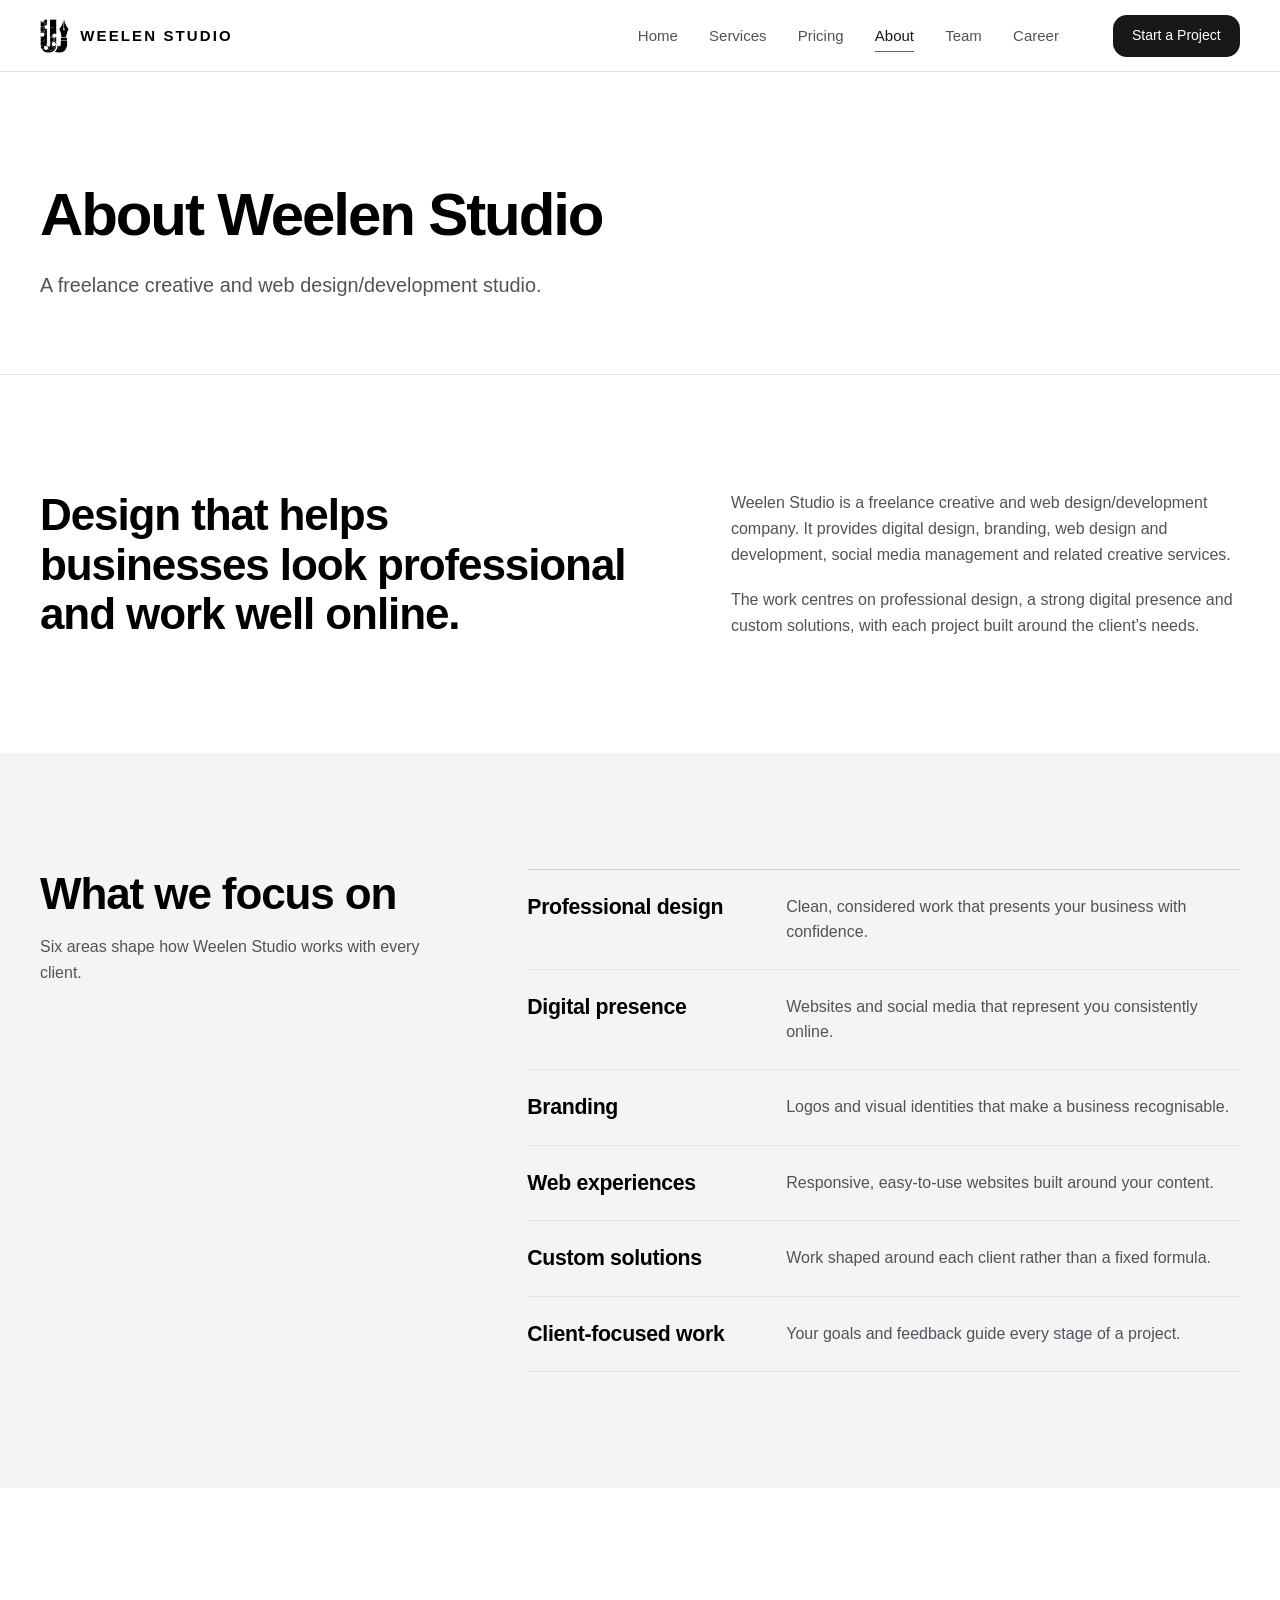
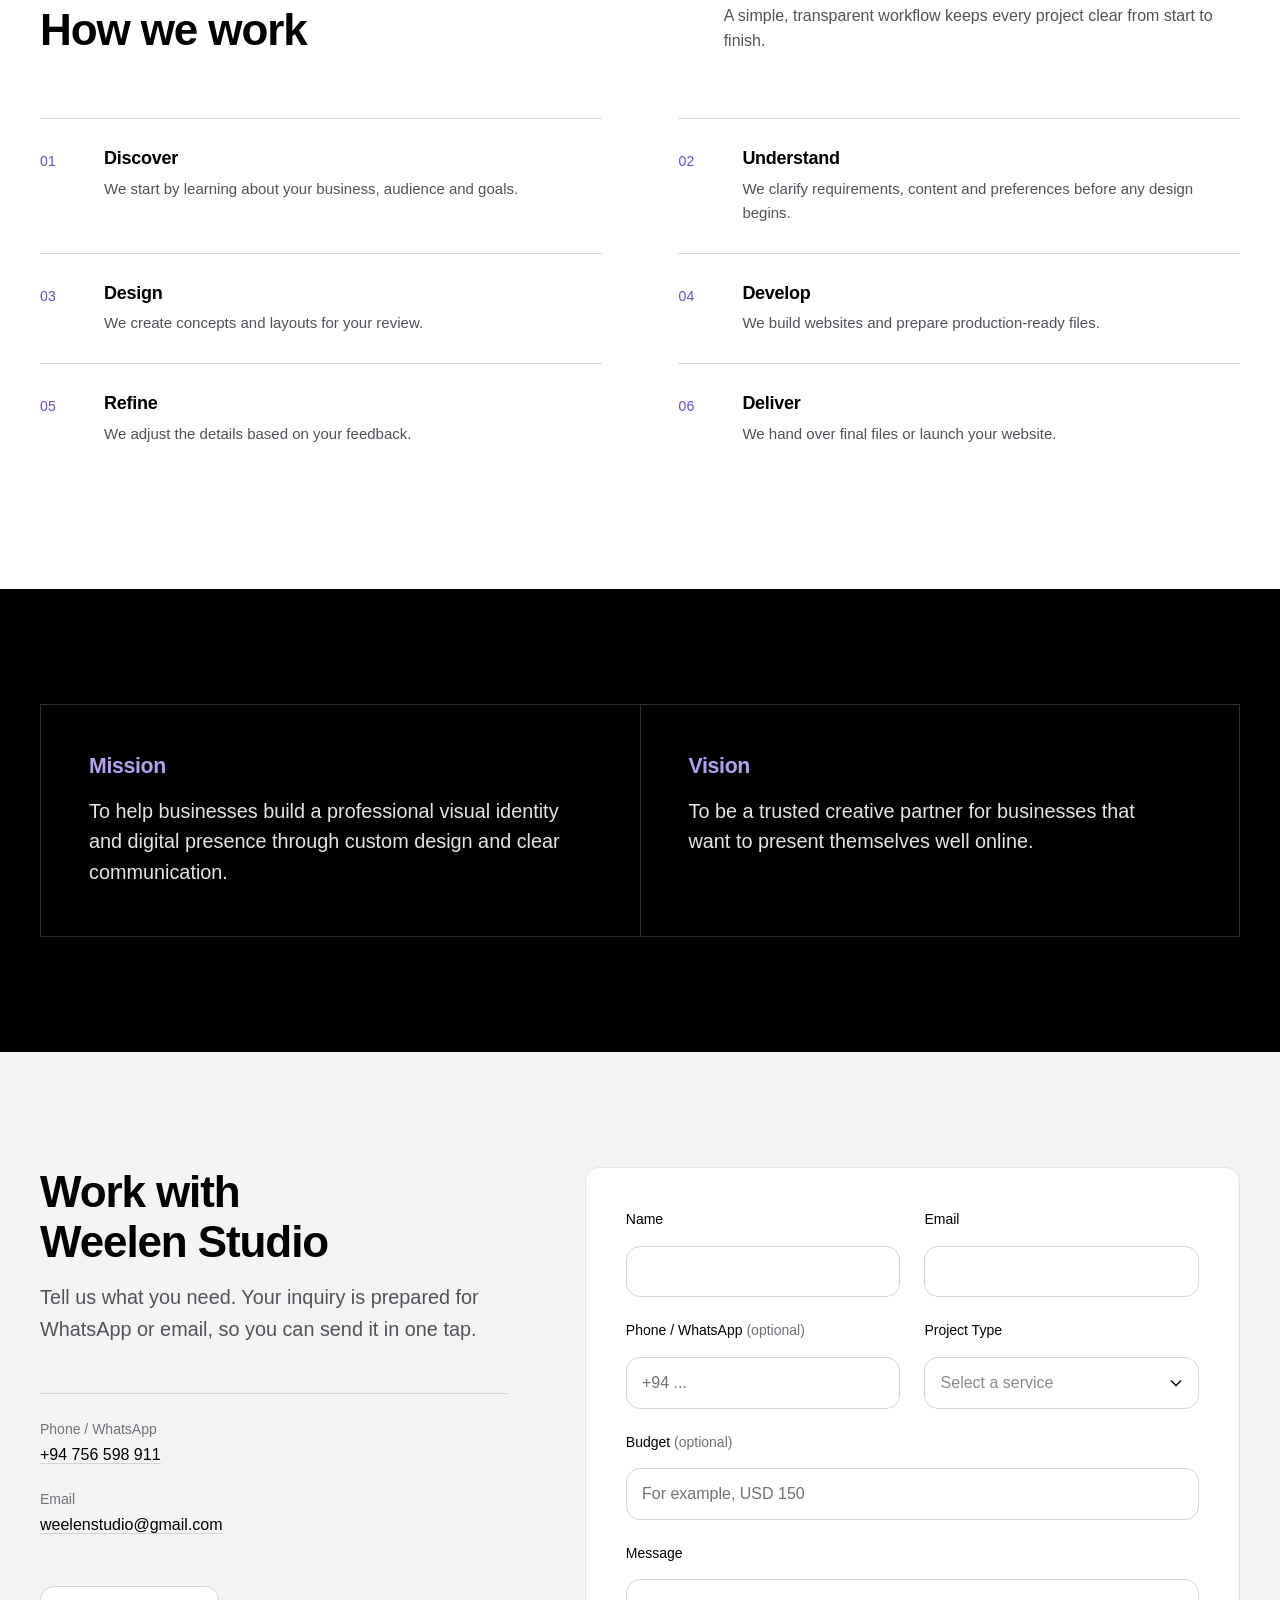
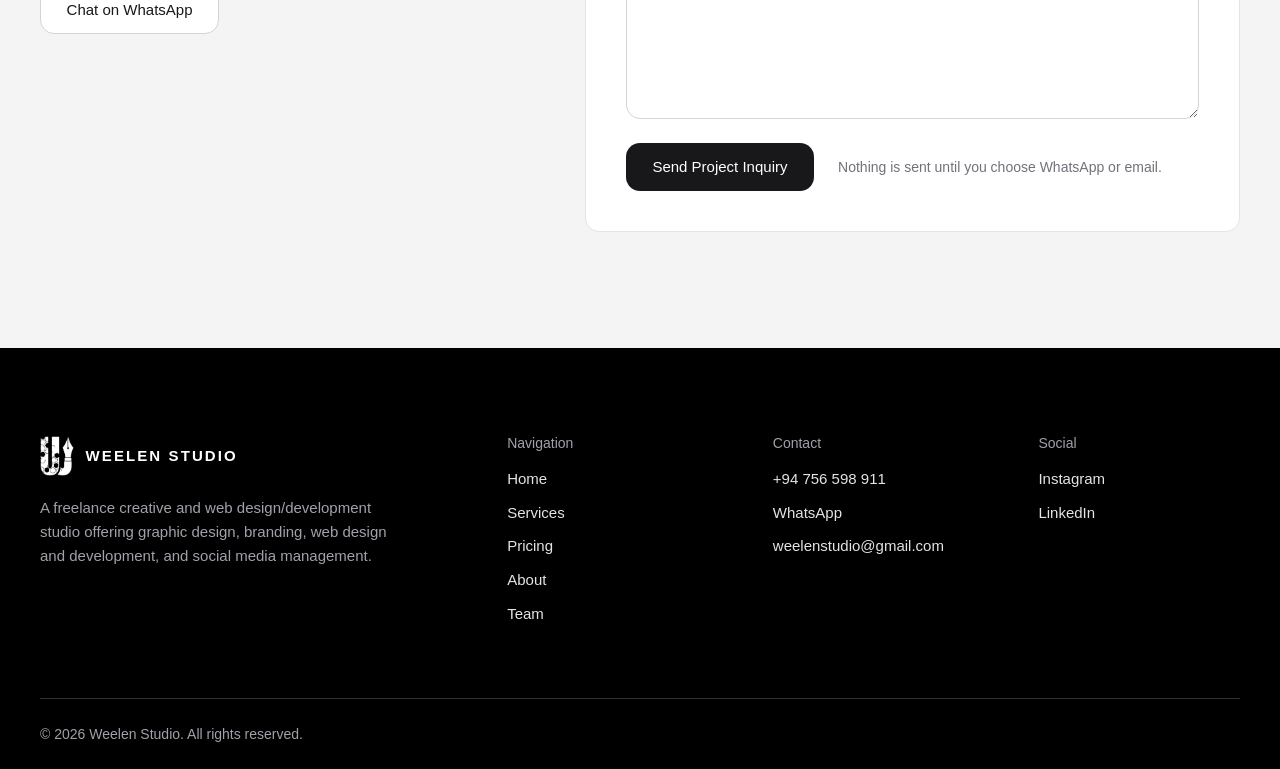
==== commit 9bcc1058: "Update about.html" ====
--- a/about.html
+++ b/about.html
@@ -36,6 +36,7 @@
           <li><a class="nav__link" href="price.html">Pricing</a></li>
           <li><a class="nav__link" href="about.html" aria-current="page">About</a></li>
           <li><a class="nav__link" href="team.html">Team</a></li>
+          <li><a class="nav__link" href="career.html">Career</a></li>
         </ul>
         <a class="btn btn--primary btn--sm nav__cta" href="#contact">Start a Project</a>
       </nav>
--- a/style.css
+++ b/style.css
@@ -854,7 +854,7 @@
   -webkit-mask-image: radial-gradient(circle at 50% 45%, transparent 22%, #000 90%);
   mask-image: radial-gradient(circle at 50% 45%, transparent 22%, #000 90%);
 }
-.founder__photo img { position: relative; width: 34%; height: auto; opacity: 0.9; }
+.founder__photo img { position: relative; width: 599px; height: 650px; opacity: 0.9; }
 .founder__photo figcaption { position: absolute; left: 1.25rem; bottom: 1rem; font-size: var(--fs-sm); color: var(--text-muted); }
 .founder__body { display: grid; gap: 1.5rem; justify-items: start; }
 .founder__role { font-size: var(--fs-lead); color: var(--accent); font-weight: 500; }
@@ -918,3 +918,532 @@
   }
   .js [data-reveal] { opacity: 1; transform: none; }
 }
+
+/* ==========================================================================
+   Weelen Studio — Careers Page
+   ========================================================================== */
+
+:root {
+  --white: #ffffff;
+  --black: #000000;
+  --grey-text: #555555;
+  --grey-border: #dddddd;
+  --button-hover: #333333;
+  --error: #b00020;
+  --radius: 14px;
+  --radius-sm: 8px;
+  --font: -apple-system, BlinkMacSystemFont, "Segoe UI", "Helvetica Neue", Helvetica, Arial, sans-serif;
+}
+
+/* Reset ------------------------------------------------------------------ */
+*,
+*::before,
+*::after {
+  box-sizing: border-box;
+}
+
+html {
+  scroll-behavior: smooth;
+  -webkit-text-size-adjust: 100%;
+}
+
+body {
+  margin: 0;
+  background: var(--white);
+  color: var(--black);
+  font-family: var(--font);
+  font-size: 16px;
+  line-height: 1.6;
+  overflow-x: hidden;
+  -webkit-font-smoothing: antialiased;
+}
+
+img {
+  display: block;
+  max-width: 100%;
+  height: auto;
+}
+
+h1, h2, h3, p {
+  margin: 0;
+}
+
+a {
+  color: inherit;
+}
+
+/* Accessibility helpers -------------------------------------------------- */
+.skip-link {
+  position: absolute;
+  left: 16px;
+  top: -60px;
+  z-index: 100;
+  padding: 10px 16px;
+  background: var(--black);
+  color: var(--white);
+  border-radius: var(--radius-sm);
+  text-decoration: none;
+}
+
+.skip-link:focus {
+  top: 12px;
+}
+
+a:focus-visible,
+button:focus-visible,
+input:focus-visible,
+select:focus-visible,
+textarea:focus-visible {
+  outline: 2px solid var(--black);
+  outline-offset: 3px;
+}
+
+/* Header ----------------------------------------------------------------- */
+.site-header {
+  background: var(--white);
+  border-bottom: 1px solid var(--grey-border);
+}
+
+.header-inner {
+  display: grid;
+  grid-template-columns: 1fr auto 1fr;
+  align-items: center;
+  gap: 16px;
+  max-width: 1120px;
+  margin: 0 auto;
+  padding: 16px 24px;
+}
+
+.brand {
+  display: inline-flex;
+  justify-self: start;
+}
+
+.brand-logo {
+  height: 48px;
+  width: auto;
+}
+
+.page-label {
+  font-size: 13px;
+  font-weight: 600;
+  letter-spacing: 0.2em;
+  text-transform: uppercase;
+}
+
+.back-link {
+  justify-self: end;
+  font-size: 15px;
+  color: var(--grey-text);
+  text-decoration: none;
+  transition: color 0.2s ease;
+}
+
+.back-link:hover {
+  color: var(--black);
+  text-decoration: underline;
+  text-underline-offset: 4px;
+}
+
+/* Introduction ----------------------------------------------------------- */
+.intro {
+  max-width: 740px;
+  margin: 0 auto;
+  padding: 80px 24px 56px;
+  text-align: center;
+}
+
+.eyebrow {
+  margin-bottom: 16px;
+  font-size: 13px;
+  font-weight: 600;
+  letter-spacing: 0.22em;
+  color: var(--grey-text);
+}
+
+.intro h1 {
+  font-size: clamp(2.25rem, 6vw, 3.75rem);
+  font-weight: 700;
+  line-height: 1.1;
+  letter-spacing: -0.02em;
+}
+
+.intro-text {
+  margin-top: 24px;
+  font-size: 1.0625rem;
+  color: var(--grey-text);
+}
+
+.intro-tagline {
+  margin-top: 24px;
+  font-size: 1.0625rem;
+  font-weight: 600;
+}
+
+/* Application box -------------------------------------------------------- */
+.application-section {
+  padding: 0 24px 80px;
+}
+
+.application-box {
+  max-width: 760px;
+  margin: 0 auto;
+  padding: 48px;
+  background: var(--white);
+  border: 1px solid var(--grey-border);
+  border-radius: var(--radius);
+  box-shadow: 0 12px 40px rgba(0, 0, 0, 0.06);
+}
+
+.form-heading {
+  margin-bottom: 32px;
+  padding-bottom: 24px;
+  border-bottom: 1px solid var(--grey-border);
+}
+
+.form-heading h2 {
+  font-size: 1.75rem;
+  font-weight: 700;
+  letter-spacing: -0.01em;
+}
+
+.form-heading p {
+  margin-top: 8px;
+  color: var(--grey-text);
+}
+
+.form-heading .required-note {
+  margin-top: 12px;
+  font-size: 14px;
+}
+
+.req {
+  color: var(--black);
+  font-weight: 700;
+}
+
+.optional {
+  font-weight: 400;
+  color: var(--grey-text);
+}
+
+/* Form grid -------------------------------------------------------------- */
+.form-grid {
+  display: grid;
+  grid-template-columns: repeat(2, minmax(0, 1fr));
+  gap: 22px 24px;
+}
+
+.field {
+  display: flex;
+  flex-direction: column;
+  min-width: 0;
+}
+
+.field.full {
+  grid-column: 1 / -1;
+}
+
+label {
+  margin-bottom: 8px;
+  font-size: 15px;
+  font-weight: 600;
+}
+
+small {
+  margin-top: 6px;
+  font-size: 13px;
+  color: var(--grey-text);
+}
+
+input,
+select,
+textarea {
+  width: 100%;
+  max-width: 100%;
+  padding: 13px 14px;
+  background: var(--white);
+  color: var(--black);
+  font-family: inherit;
+  font-size: 16px; /* 16px prevents zoom on iOS */
+  line-height: 1.4;
+  border: 1px solid var(--grey-border);
+  border-radius: var(--radius-sm);
+  transition: border-color 0.2s ease, box-shadow 0.2s ease;
+}
+
+input::placeholder,
+textarea::placeholder {
+  color: #8a8a8a;
+}
+
+input:hover,
+select:hover,
+textarea:hover {
+  border-color: #aaaaaa;
+}
+
+input:focus,
+select:focus,
+textarea:focus {
+  border-color: var(--black);
+  box-shadow: 0 0 0 3px rgba(0, 0, 0, 0.08);
+}
+
+input:user-invalid {
+  border-color: var(--error);
+}
+
+select:user-invalid {
+  border-color: var(--error);
+}
+
+textarea:user-invalid {
+  border-color: var(--error);
+}
+
+textarea {
+  min-height: 130px;
+  resize: vertical;
+}
+
+select {
+  padding-right: 42px;
+  cursor: pointer;
+  -webkit-appearance: none;
+  -moz-appearance: none;
+  appearance: none;
+  background-image: url("data:image/svg+xml,%3Csvg xmlns='http://www.w3.org/2000/svg' width='14' height='9' viewBox='0 0 14 9' fill='none'%3E%3Cpath d='M1 1.5l6 6 6-6' stroke='%23000' stroke-width='1.6' stroke-linecap='round' stroke-linejoin='round'/%3E%3C/svg%3E");
+  background-repeat: no-repeat;
+  background-position: right 16px center;
+}
+
+select:invalid {
+  color: #8a8a8a;
+}
+
+select option {
+  color: var(--black);
+}
+
+/* Submit button ---------------------------------------------------------- */
+.submit-btn {
+  display: flex;
+  align-items: center;
+  justify-content: center;
+  gap: 10px;
+  width: 100%;
+  margin-top: 32px;
+  padding: 17px 24px;
+  background: var(--black);
+  color: var(--white);
+  font-family: inherit;
+  font-size: 16px;
+  font-weight: 600;
+  letter-spacing: 0.01em;
+  border: 1px solid var(--black);
+  border-radius: var(--radius-sm);
+  cursor: pointer;
+  transition: background-color 0.25s ease, border-color 0.25s ease;
+}
+
+.submit-btn:hover {
+  background: var(--button-hover);
+  border-color: var(--button-hover);
+}
+
+.submit-btn:focus-visible {
+  outline: 3px solid var(--black);
+  outline-offset: 3px;
+}
+
+.wa-icon {
+  flex: none;
+}
+
+.submit-note {
+  margin-top: 16px;
+  font-size: 14px;
+  text-align: center;
+  color: var(--grey-text);
+}
+
+.form-status {
+  margin-top: 12px;
+  font-size: 14px;
+  font-weight: 600;
+  text-align: center;
+}
+
+.form-status:empty {
+  display: none;
+}
+
+/* Benefits --------------------------------------------------------------- */
+.benefits {
+  max-width: 1000px;
+  margin: 0 auto;
+  padding: 0 24px 96px;
+  text-align: center;
+}
+
+.benefits h2 {
+  font-size: 1.5rem;
+  font-weight: 700;
+  letter-spacing: -0.01em;
+}
+
+.benefits-grid {
+  display: grid;
+  grid-template-columns: repeat(3, minmax(0, 1fr));
+  gap: 40px;
+  margin-top: 40px;
+}
+
+.benefit {
+  padding-top: 20px;
+  border-top: 1px solid var(--black);
+  text-align: left;
+}
+
+.benefit h3 {
+  font-size: 1.0625rem;
+  font-weight: 600;
+}
+
+.benefit p {
+  margin-top: 8px;
+  font-size: 15px;
+  color: var(--grey-text);
+}
+
+/* Footer ----------------------------------------------------------------- */
+/* Dark footer so the white logo (weelen-logo-white.png) is visible */
+.site-footer {
+  background: var(--black);
+  color: var(--white);
+}
+
+.footer-inner {
+  display: flex;
+  flex-wrap: wrap;
+  align-items: center;
+  justify-content: space-between;
+  gap: 20px 32px;
+  max-width: 1120px;
+  margin: 0 auto;
+  padding: 36px 24px;
+}
+
+.footer-brand {
+  display: inline-flex;
+}
+
+.footer-logo {
+  height: 44px;
+  width: auto;
+}
+
+.copyright {
+  font-size: 14px;
+  color: #cfcfcf;
+}
+
+.footer-links {
+  display: flex;
+  gap: 24px;
+}
+
+.footer-links a {
+  font-size: 14px;
+  color: var(--white);
+  text-decoration: none;
+  transition: opacity 0.2s ease;
+}
+
+.footer-links a:hover {
+  text-decoration: underline;
+  text-underline-offset: 4px;
+  opacity: 0.85;
+}
+
+.site-footer a:focus-visible {
+  outline-color: var(--white);
+}
+
+/* Tablet ----------------------------------------------------------------- */
+@media (max-width: 860px) {
+  .benefits-grid {
+    gap: 28px;
+  }
+
+  .application-box {
+    padding: 36px 28px;
+  }
+}
+
+/* Mobile ----------------------------------------------------------------- */
+@media (max-width: 640px) {
+  .header-inner {
+    grid-template-columns: 1fr auto;
+    padding: 14px 20px;
+  }
+
+  .page-label {
+    grid-column: 1 / -1;
+    grid-row: 2;
+    text-align: center;
+    padding-top: 10px;
+    border-top: 1px solid var(--grey-border);
+  }
+
+  .brand-logo {
+    height: 40px;
+  }
+
+  .intro {
+    padding: 56px 20px 40px;
+  }
+
+  .application-section {
+    padding: 0 16px 64px;
+  }
+
+  .application-box {
+    padding: 28px 20px;
+  }
+
+  .form-grid {
+    grid-template-columns: minmax(0, 1fr);
+    gap: 20px;
+  }
+
+  .benefits {
+    padding: 0 20px 72px;
+  }
+
+  .benefits-grid {
+    grid-template-columns: minmax(0, 1fr);
+    gap: 28px;
+  }
+
+  .footer-inner {
+    flex-direction: column;
+    align-items: flex-start;
+    padding: 32px 20px;
+  }
+}
+
+/* Reduced motion --------------------------------------------------------- */
+@media (prefers-reduced-motion: reduce) {
+  html {
+    scroll-behavior: auto;
+  }
+
+  *,
+  *::before,
+  *::after {
+    transition: none !important;
+    animation: none !important;
+  }
+}
